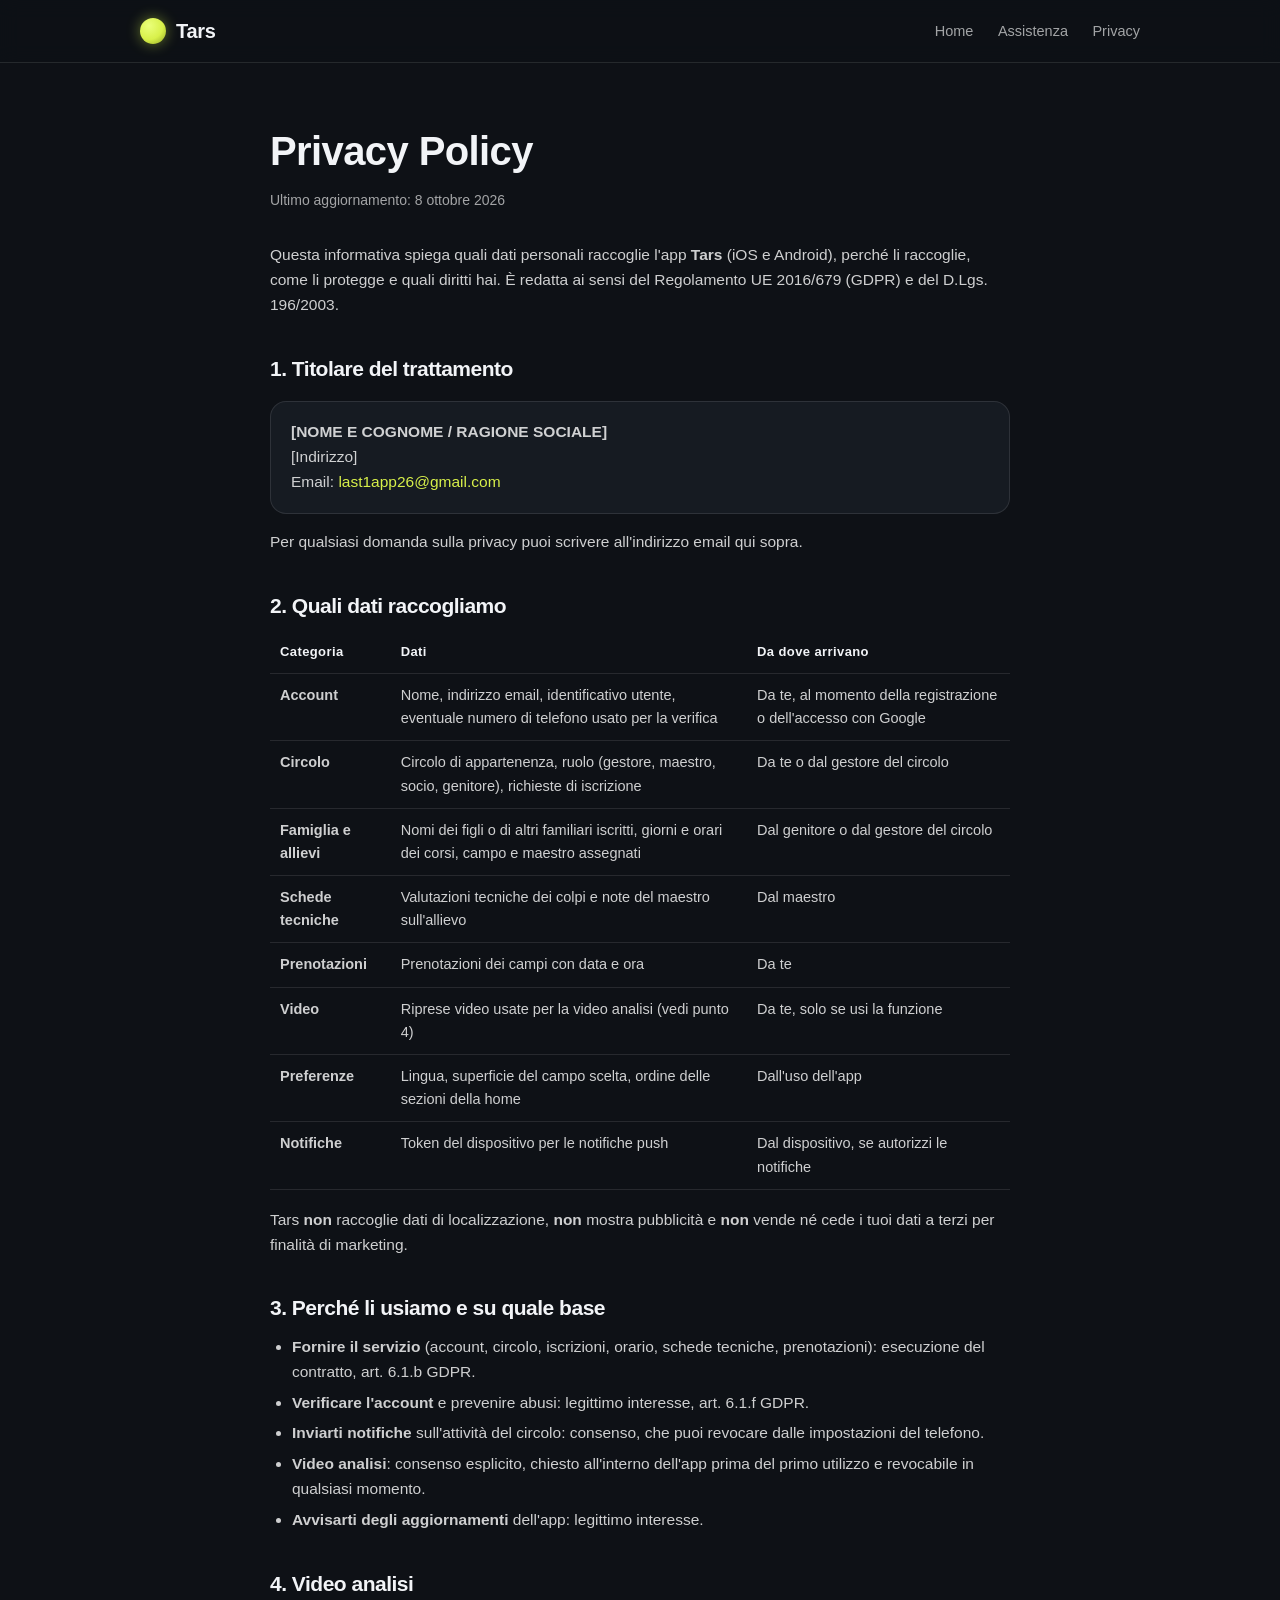
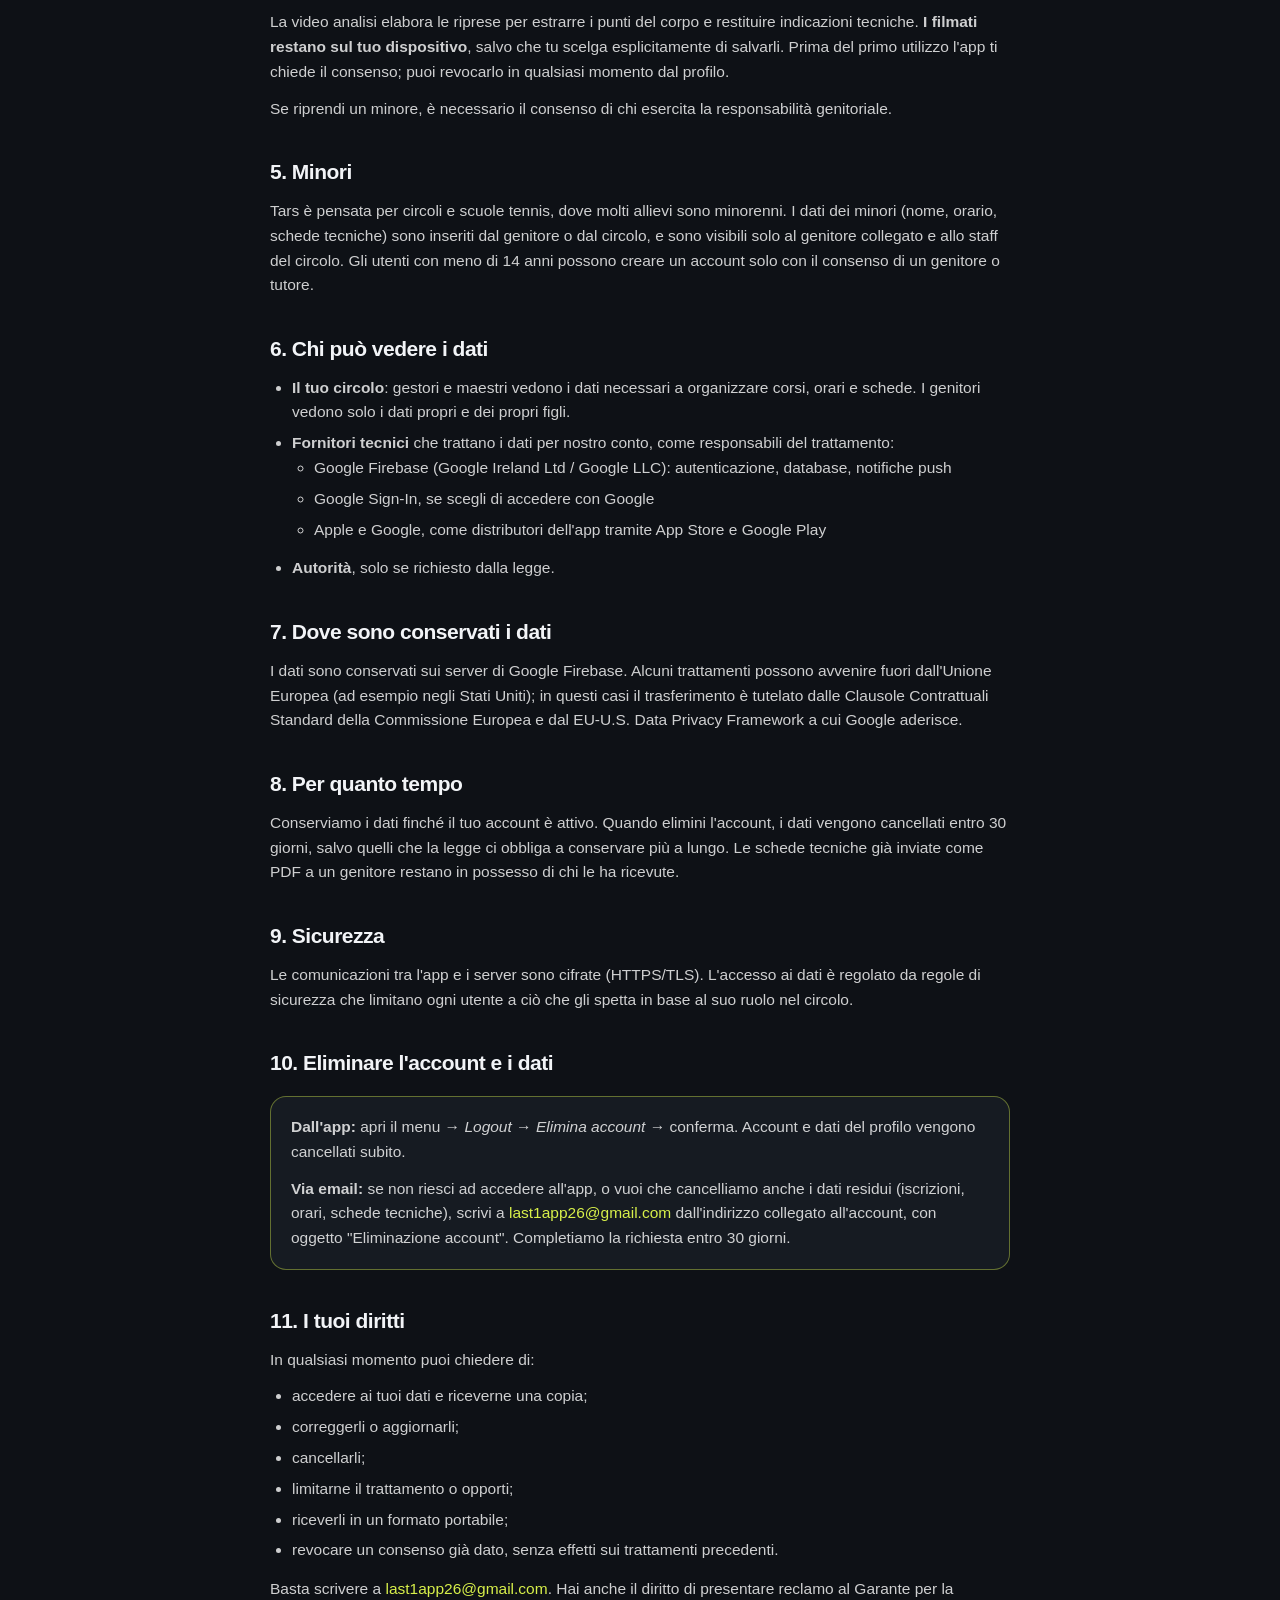
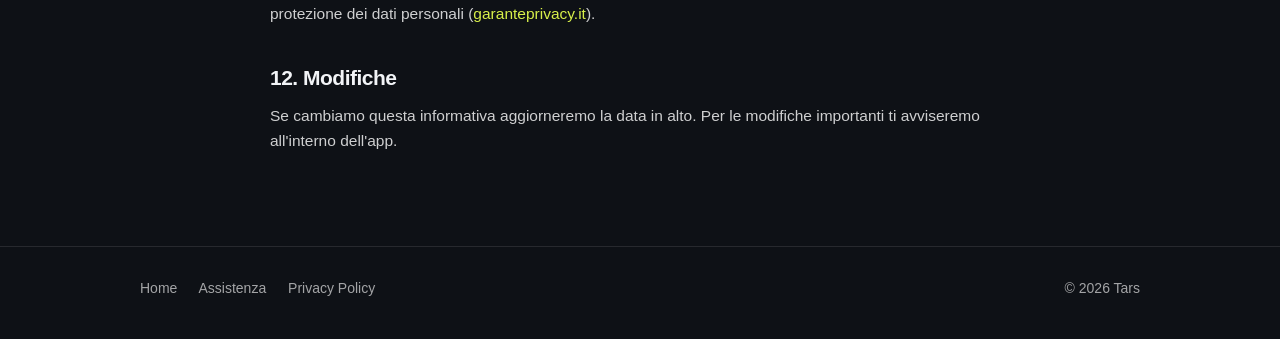
==== privacy.html @ 08410cd9 "Add files via upload" ====
<!doctype html>
<html lang="it">
<head>
  <meta charset="utf-8">
  <meta name="viewport" content="width=device-width, initial-scale=1">
  <title>Privacy Policy – Tars</title>
  <meta name="description" content="Informativa sulla privacy dell'app Tars.">
  <link rel="stylesheet" href="style.css">
  <link rel="icon" href="data:image/svg+xml,<svg xmlns='http://www.w3.org/2000/svg' viewBox='0 0 100 100'><text y='.9em' font-size='90'>🎾</text></svg>">
</head>
<body>

<header class="top">
  <div class="wrap">
    <a class="logo" href="index.html"><span class="ball"></span>Tars</a>
    <nav>
      <a href="index.html" class="hide-sm">Home</a>
      <a href="supporto.html">Assistenza</a>
      <a href="privacy.html">Privacy</a>
    </nav>
  </div>
</header>

<main class="doc">
  <div class="wrap">
    <h1>Privacy Policy</h1>
    <p class="date">Ultimo aggiornamento: 8 ottobre 2026</p>

    <p>Questa informativa spiega quali dati personali raccoglie l'app <strong>Tars</strong> (iOS e Android), perché li raccoglie, come li protegge e quali diritti hai. È redatta ai sensi del Regolamento UE 2016/679 (GDPR) e del D.Lgs. 196/2003.</p>

    <h2>1. Titolare del trattamento</h2>
    <div class="box">
      <p style="margin:0"><strong>[NOME E COGNOME / RAGIONE SOCIALE]</strong><br>
      [Indirizzo]<br>
      Email: <a href="mailto:last1app26@gmail.com">last1app26@gmail.com</a></p>
    </div>
    <p>Per qualsiasi domanda sulla privacy puoi scrivere all'indirizzo email qui sopra.</p>

    <h2>2. Quali dati raccogliamo</h2>
    <table>
      <thead><tr><th>Categoria</th><th>Dati</th><th>Da dove arrivano</th></tr></thead>
      <tbody>
        <tr><td><strong>Account</strong></td><td>Nome, indirizzo email, identificativo utente, eventuale numero di telefono usato per la verifica</td><td>Da te, al momento della registrazione o dell'accesso con Google</td></tr>
        <tr><td><strong>Circolo</strong></td><td>Circolo di appartenenza, ruolo (gestore, maestro, socio, genitore), richieste di iscrizione</td><td>Da te o dal gestore del circolo</td></tr>
        <tr><td><strong>Famiglia e allievi</strong></td><td>Nomi dei figli o di altri familiari iscritti, giorni e orari dei corsi, campo e maestro assegnati</td><td>Dal genitore o dal gestore del circolo</td></tr>
        <tr><td><strong>Schede tecniche</strong></td><td>Valutazioni tecniche dei colpi e note del maestro sull'allievo</td><td>Dal maestro</td></tr>
        <tr><td><strong>Prenotazioni</strong></td><td>Prenotazioni dei campi con data e ora</td><td>Da te</td></tr>
        <tr><td><strong>Video</strong></td><td>Riprese video usate per la video analisi (vedi punto 4)</td><td>Da te, solo se usi la funzione</td></tr>
        <tr><td><strong>Preferenze</strong></td><td>Lingua, superficie del campo scelta, ordine delle sezioni della home</td><td>Dall'uso dell'app</td></tr>
        <tr><td><strong>Notifiche</strong></td><td>Token del dispositivo per le notifiche push</td><td>Dal dispositivo, se autorizzi le notifiche</td></tr>
      </tbody>
    </table>
    <p>Tars <strong>non</strong> raccoglie dati di localizzazione, <strong>non</strong> mostra pubblicità e <strong>non</strong> vende né cede i tuoi dati a terzi per finalità di marketing.</p>

    <h2>3. Perché li usiamo e su quale base</h2>
    <ul>
      <li><strong>Fornire il servizio</strong> (account, circolo, iscrizioni, orario, schede tecniche, prenotazioni): esecuzione del contratto, art. 6.1.b GDPR.</li>
      <li><strong>Verificare l'account</strong> e prevenire abusi: legittimo interesse, art. 6.1.f GDPR.</li>
      <li><strong>Inviarti notifiche</strong> sull'attività del circolo: consenso, che puoi revocare dalle impostazioni del telefono.</li>
      <li><strong>Video analisi</strong>: consenso esplicito, chiesto all'interno dell'app prima del primo utilizzo e revocabile in qualsiasi momento.</li>
      <li><strong>Avvisarti degli aggiornamenti</strong> dell'app: legittimo interesse.</li>
    </ul>

    <h2>4. Video analisi</h2>
    <p>La video analisi elabora le riprese per estrarre i punti del corpo e restituire indicazioni tecniche. <strong>I filmati restano sul tuo dispositivo</strong>, salvo che tu scelga esplicitamente di salvarli. Prima del primo utilizzo l'app ti chiede il consenso; puoi revocarlo in qualsiasi momento dal profilo.</p>
    <p>Se riprendi un minore, è necessario il consenso di chi esercita la responsabilità genitoriale.</p>

    <h2>5. Minori</h2>
    <p>Tars è pensata per circoli e scuole tennis, dove molti allievi sono minorenni. I dati dei minori (nome, orario, schede tecniche) sono inseriti dal genitore o dal circolo, e sono visibili solo al genitore collegato e allo staff del circolo. Gli utenti con meno di 14 anni possono creare un account solo con il consenso di un genitore o tutore.</p>

    <h2>6. Chi può vedere i dati</h2>
    <ul>
      <li><strong>Il tuo circolo</strong>: gestori e maestri vedono i dati necessari a organizzare corsi, orari e schede. I genitori vedono solo i dati propri e dei propri figli.</li>
      <li><strong>Fornitori tecnici</strong> che trattano i dati per nostro conto, come responsabili del trattamento:
        <ul>
          <li>Google Firebase (Google Ireland Ltd / Google LLC): autenticazione, database, notifiche push</li>
          <li>Google Sign-In, se scegli di accedere con Google</li>
          <li>Apple e Google, come distributori dell'app tramite App Store e Google Play</li>
        </ul>
      </li>
      <li><strong>Autorità</strong>, solo se richiesto dalla legge.</li>
    </ul>

    <h2>7. Dove sono conservati i dati</h2>
    <p>I dati sono conservati sui server di Google Firebase. Alcuni trattamenti possono avvenire fuori dall'Unione Europea (ad esempio negli Stati Uniti); in questi casi il trasferimento è tutelato dalle Clausole Contrattuali Standard della Commissione Europea e dal EU-U.S. Data Privacy Framework a cui Google aderisce.</p>

    <h2>8. Per quanto tempo</h2>
    <p>Conserviamo i dati finché il tuo account è attivo. Quando elimini l'account, i dati vengono cancellati entro 30 giorni, salvo quelli che la legge ci obbliga a conservare più a lungo. Le schede tecniche già inviate come PDF a un genitore restano in possesso di chi le ha ricevute.</p>

    <h2>9. Sicurezza</h2>
    <p>Le comunicazioni tra l'app e i server sono cifrate (HTTPS/TLS). L'accesso ai dati è regolato da regole di sicurezza che limitano ogni utente a ciò che gli spetta in base al suo ruolo nel circolo.</p>

    <h2 id="eliminazione">10. Eliminare l'account e i dati</h2>
    <div class="box hl">
      <p><strong>Dall'app:</strong> apri il menu → <em>Logout</em> → <em>Elimina account</em> → conferma. Account e dati del profilo vengono cancellati subito.</p>
      <p style="margin:0"><strong>Via email:</strong> se non riesci ad accedere all'app, o vuoi che cancelliamo anche i dati residui (iscrizioni, orari, schede tecniche), scrivi a <a href="mailto:last1app26@gmail.com?subject=Richiesta%20eliminazione%20account%20Tars">last1app26@gmail.com</a> dall'indirizzo collegato all'account, con oggetto "Eliminazione account". Completiamo la richiesta entro 30 giorni.</p>
    </div>

    <h2>11. I tuoi diritti</h2>
    <p>In qualsiasi momento puoi chiedere di:</p>
    <ul>
      <li>accedere ai tuoi dati e riceverne una copia;</li>
      <li>correggerli o aggiornarli;</li>
      <li>cancellarli;</li>
      <li>limitarne il trattamento o opporti;</li>
      <li>riceverli in un formato portabile;</li>
      <li>revocare un consenso già dato, senza effetti sui trattamenti precedenti.</li>
    </ul>
    <p>Basta scrivere a <a href="mailto:last1app26@gmail.com">last1app26@gmail.com</a>. Hai anche il diritto di presentare reclamo al Garante per la protezione dei dati personali (<a href="https://www.garanteprivacy.it" target="_blank" rel="noopener">garanteprivacy.it</a>).</p>

    <h2>12. Modifiche</h2>
    <p>Se cambiamo questa informativa aggiorneremo la data in alto. Per le modifiche importanti ti avviseremo all'interno dell'app.</p>
  </div>
</main>

<footer>
  <div class="wrap">
    <div>
      <a href="index.html">Home</a>
      <a href="supporto.html">Assistenza</a>
      <a href="privacy.html">Privacy Policy</a>
    </div>
    <div>© 2026 Tars</div>
  </div>
</footer>

</body>
</html>
---- style.css ----
:root {
  --bg: #0e1116;
  --card: #161b22;
  --line: rgba(255, 255, 255, 0.10);
  --text: #f2f4f7;
  --muted: rgba(255, 255, 255, 0.62);
  --lime: #d8f04a;
  --clay: #e07b52;
  --blue: #2f6f9f;
  --violet: #6c5ce7;
  --green: #3e9c89;
  --gold: #d9a441;
}

* { box-sizing: border-box; margin: 0; padding: 0; }

html { scroll-behavior: smooth; }

body {
  background: var(--bg);
  color: var(--text);
  font-family: -apple-system, BlinkMacSystemFont, "Segoe UI", Roboto, Helvetica, Arial, sans-serif;
  line-height: 1.6;
  -webkit-font-smoothing: antialiased;
}

a { color: var(--lime); text-decoration: none; }
a:hover { text-decoration: underline; }

.wrap { max-width: 1040px; margin: 0 auto; padding: 0 20px; }

/* ── Header ── */
header.top {
  position: sticky; top: 0; z-index: 10;
  background: rgba(14, 17, 22, 0.85);
  backdrop-filter: blur(10px);
  border-bottom: 1px solid var(--line);
}
header.top .wrap {
  display: flex; align-items: center; justify-content: space-between;
  height: 62px;
}
.logo {
  display: flex; align-items: center; gap: 10px;
  font-weight: 800; font-size: 20px; color: var(--text); letter-spacing: -0.3px;
}
.logo:hover { text-decoration: none; }
.ball {
  width: 26px; height: 26px; border-radius: 50%;
  background: radial-gradient(circle at 35% 30%, #eaff7a, #d8f04a 55%, #8fa522);
  box-shadow: 0 0 14px rgba(216, 240, 74, 0.45);
}
nav a { color: var(--muted); margin-left: 20px; font-size: 14.5px; }
nav a:hover { color: var(--text); text-decoration: none; }

/* ── Hero ── */
.hero {
  position: relative; overflow: hidden;
  padding: 90px 0 80px;
  background:
    linear-gradient(rgba(14,17,22,0.55), rgba(14,17,22,0.95)),
    var(--blue);
}
.hero::before {
  /* linee del campo */
  content: ""; position: absolute; inset: 40px 6%;
  border: 2px solid rgba(255,255,255,0.18);
  background:
    linear-gradient(to right, transparent calc(50% - 1px), rgba(255,255,255,0.22) calc(50% - 1px), rgba(255,255,255,0.22) calc(50% + 1px), transparent calc(50% + 1px)),
    linear-gradient(to bottom, transparent 12%, rgba(255,255,255,0.12) 12%, rgba(255,255,255,0.12) calc(12% + 2px), transparent calc(12% + 2px), transparent 88%, rgba(255,255,255,0.12) 88%, rgba(255,255,255,0.12) calc(88% + 2px), transparent calc(88% + 2px));
  pointer-events: none;
}
.hero .wrap { position: relative; text-align: center; }
.tag {
  display: inline-block; padding: 5px 12px; border-radius: 20px;
  font-size: 11px; font-weight: 700; letter-spacing: 1.4px;
  color: var(--lime); border: 1px solid rgba(216,240,74,0.45);
  background: rgba(216,240,74,0.08);
}
.hero h1 {
  font-size: clamp(34px, 6vw, 56px); line-height: 1.1;
  letter-spacing: -1px; margin: 18px 0 16px;
}
.hero p.lead { font-size: 18px; color: var(--muted); max-width: 620px; margin: 0 auto; }

.stores { display: flex; gap: 12px; justify-content: center; flex-wrap: wrap; margin-top: 32px; }
.btn {
  display: inline-flex; align-items: center; gap: 10px;
  padding: 13px 22px; border-radius: 14px; font-weight: 700; font-size: 15px;
  border: 1px solid var(--line); color: var(--text); background: rgba(255,255,255,0.06);
}
.btn:hover { text-decoration: none; background: rgba(255,255,255,0.12); }
.btn.primary { background: var(--lime); color: #1a1f05; border-color: var(--lime); }
.btn.primary:hover { background: #e4f76b; }
.btn small { display: block; font-size: 10.5px; font-weight: 500; opacity: 0.75; line-height: 1; }
.btn span { line-height: 1.15; text-align: left; }

/* ── Sezioni ── */
section { padding: 70px 0; }
h2 { font-size: clamp(26px, 4vw, 34px); letter-spacing: -0.5px; margin-bottom: 10px; }
.sub { color: var(--muted); max-width: 640px; margin-bottom: 36px; }

.grid { display: grid; gap: 16px; grid-template-columns: repeat(auto-fit, minmax(230px, 1fr)); }
.card {
  background: var(--card); border: 1px solid var(--line);
  border-radius: 20px; padding: 24px;
  border-top: 3px solid var(--accent, var(--lime));
}
.card .ic { font-size: 26px; margin-bottom: 12px; }
.card h3 { font-size: 18px; margin-bottom: 6px; }
.card p { color: var(--muted); font-size: 14.5px; }
.badge {
  display: inline-block; margin-left: 6px; padding: 1px 8px; border-radius: 10px;
  font-size: 10px; font-weight: 700; letter-spacing: 1px; vertical-align: middle;
  color: var(--text); border: 1px solid rgba(255,255,255,0.35);
}

.steps { display: grid; gap: 16px; grid-template-columns: repeat(auto-fit, minmax(220px, 1fr)); counter-reset: s; }
.step { padding: 22px; border-radius: 20px; background: rgba(255,255,255,0.03); border: 1px solid var(--line); }
.step::before {
  counter-increment: s; content: counter(s);
  display: grid; place-items: center; width: 34px; height: 34px; border-radius: 50%;
  background: var(--clay); color: #fff; font-weight: 800; margin-bottom: 12px;
}
.step h3 { font-size: 17px; margin-bottom: 4px; }
.step p { color: var(--muted); font-size: 14.5px; }

.who { display: grid; gap: 16px; grid-template-columns: repeat(auto-fit, minmax(260px, 1fr)); }
.who .card ul { list-style: none; margin-top: 8px; }
.who .card li { color: var(--muted); font-size: 14.5px; padding: 4px 0 4px 22px; position: relative; }
.who .card li::before { content: "●"; position: absolute; left: 2px; color: var(--accent, var(--lime)); font-size: 10px; top: 8px; }

.cta {
  text-align: center; border-radius: 26px; padding: 48px 24px;
  background: linear-gradient(135deg, rgba(224,123,82,0.22), rgba(216,240,74,0.10));
  border: 1px solid var(--line);
}

/* ── Pagine di testo (privacy, assistenza) ── */
.doc { padding: 56px 0 80px; }
.doc .wrap { max-width: 780px; }
.doc h1 { font-size: clamp(30px, 5vw, 40px); letter-spacing: -0.6px; margin-bottom: 6px; }
.doc .date { color: var(--muted); font-size: 14px; margin-bottom: 32px; }
.doc h2 { font-size: 21px; margin: 34px 0 10px; }
.doc h3 { font-size: 16.5px; margin: 20px 0 6px; }
.doc p, .doc li { color: rgba(255,255,255,0.80); font-size: 15.5px; }
.doc p { margin-bottom: 12px; }
.doc ul, .doc ol { margin: 0 0 14px 22px; }
.doc li { margin-bottom: 6px; }
.doc table { width: 100%; border-collapse: collapse; margin: 10px 0 18px; font-size: 14.5px; }
.doc th, .doc td { text-align: left; padding: 10px; border-bottom: 1px solid var(--line); vertical-align: top; color: rgba(255,255,255,0.8); }
.doc th { color: var(--text); font-size: 13px; letter-spacing: 0.4px; }
.box {
  background: var(--card); border: 1px solid var(--line); border-radius: 16px;
  padding: 18px 20px; margin: 16px 0;
}
.box.hl { border-color: rgba(216,240,74,0.4); }

details {
  background: var(--card); border: 1px solid var(--line); border-radius: 14px;
  padding: 16px 18px; margin-bottom: 10px;
}
details summary { cursor: pointer; font-weight: 700; color: var(--text); }
details[open] summary { margin-bottom: 8px; }
details p { margin-bottom: 0; }

/* ── Footer ── */
footer {
  border-top: 1px solid var(--line); padding: 30px 0 40px;
  color: var(--muted); font-size: 14px;
}
footer .wrap { display: flex; justify-content: space-between; gap: 14px; flex-wrap: wrap; }
footer a { color: var(--muted); margin-right: 18px; }
footer a:hover { color: var(--text); }

@media (max-width: 600px) {
  nav a { margin-left: 14px; font-size: 13.5px; }
  nav a.hide-sm { display: none; }
  .hero { padding: 64px 0 56px; }
  section { padding: 54px 0; }
  .doc table, .doc thead, .doc tbody, .doc tr, .doc th, .doc td { display: block; }
  .doc thead { display: none; }
  .doc td { border: none; padding: 4px 0; }
  .doc tr { border-bottom: 1px solid var(--line); padding: 10px 0; }
}
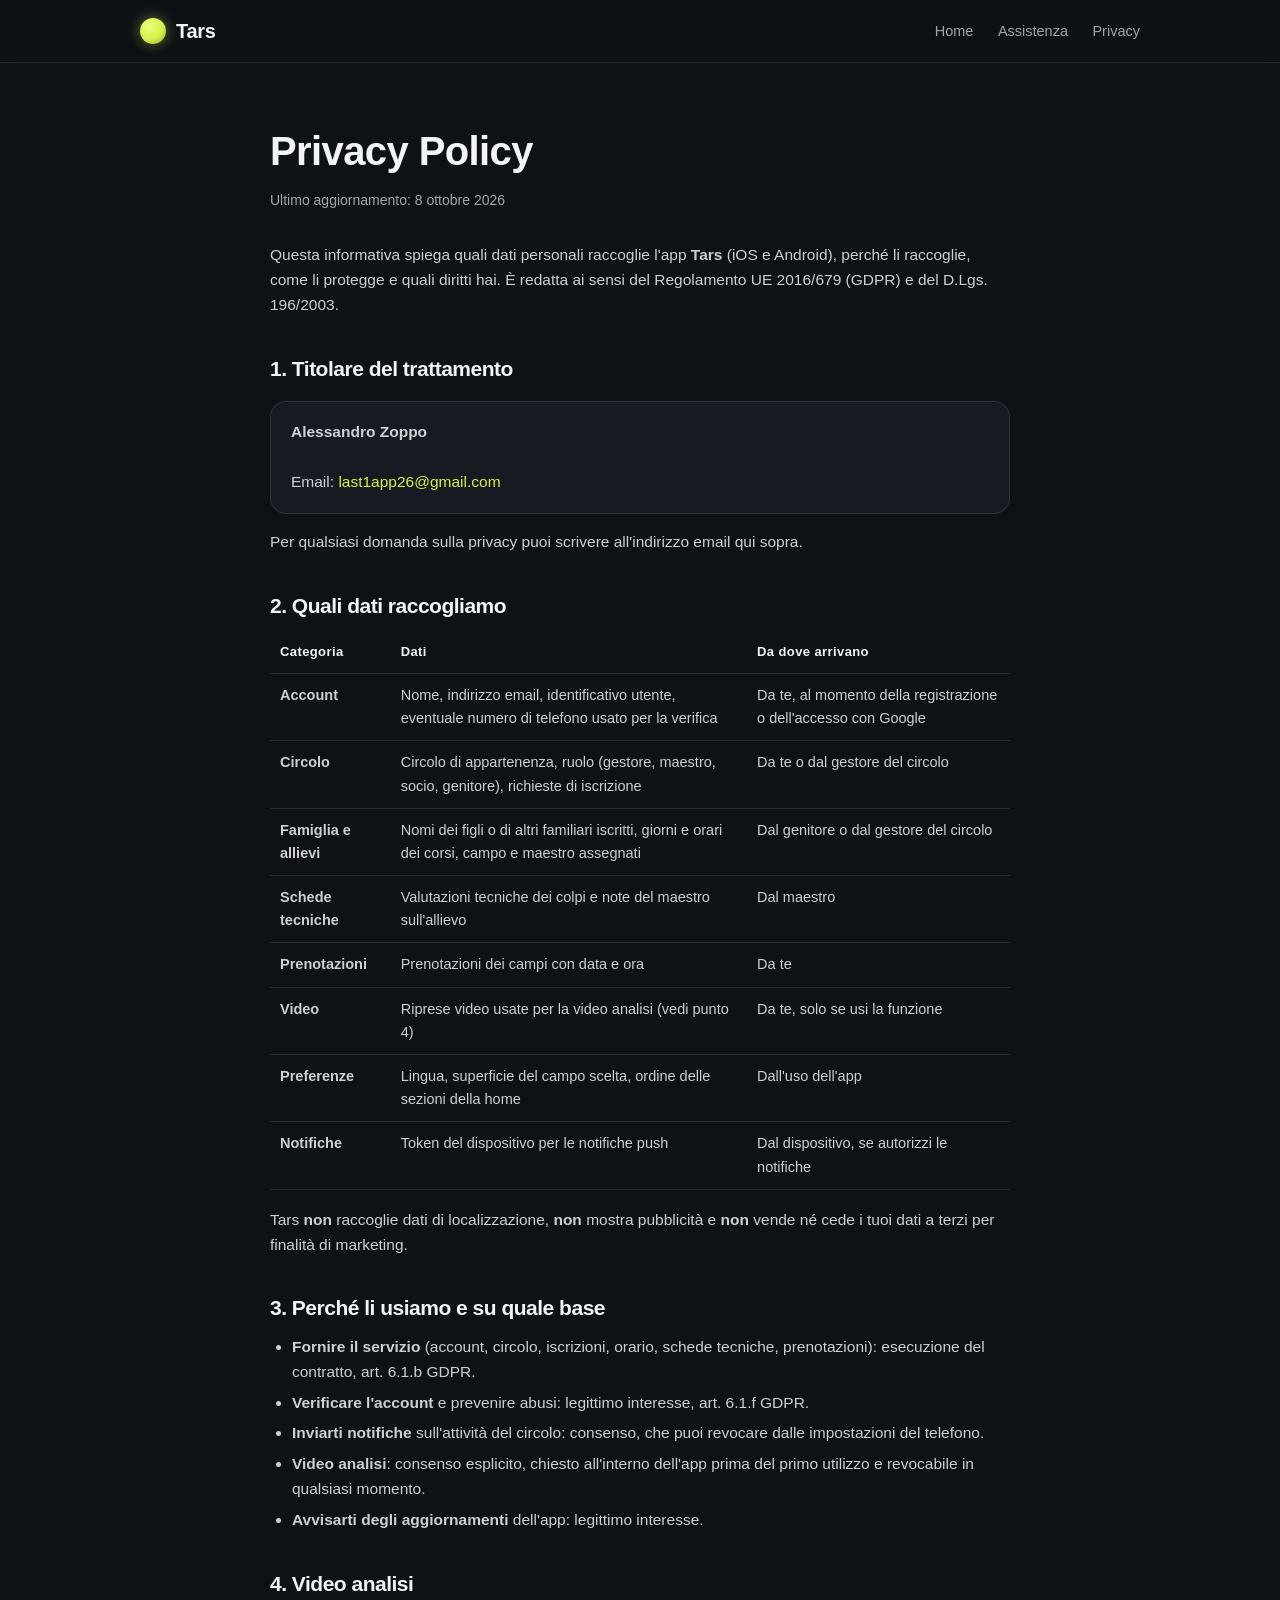
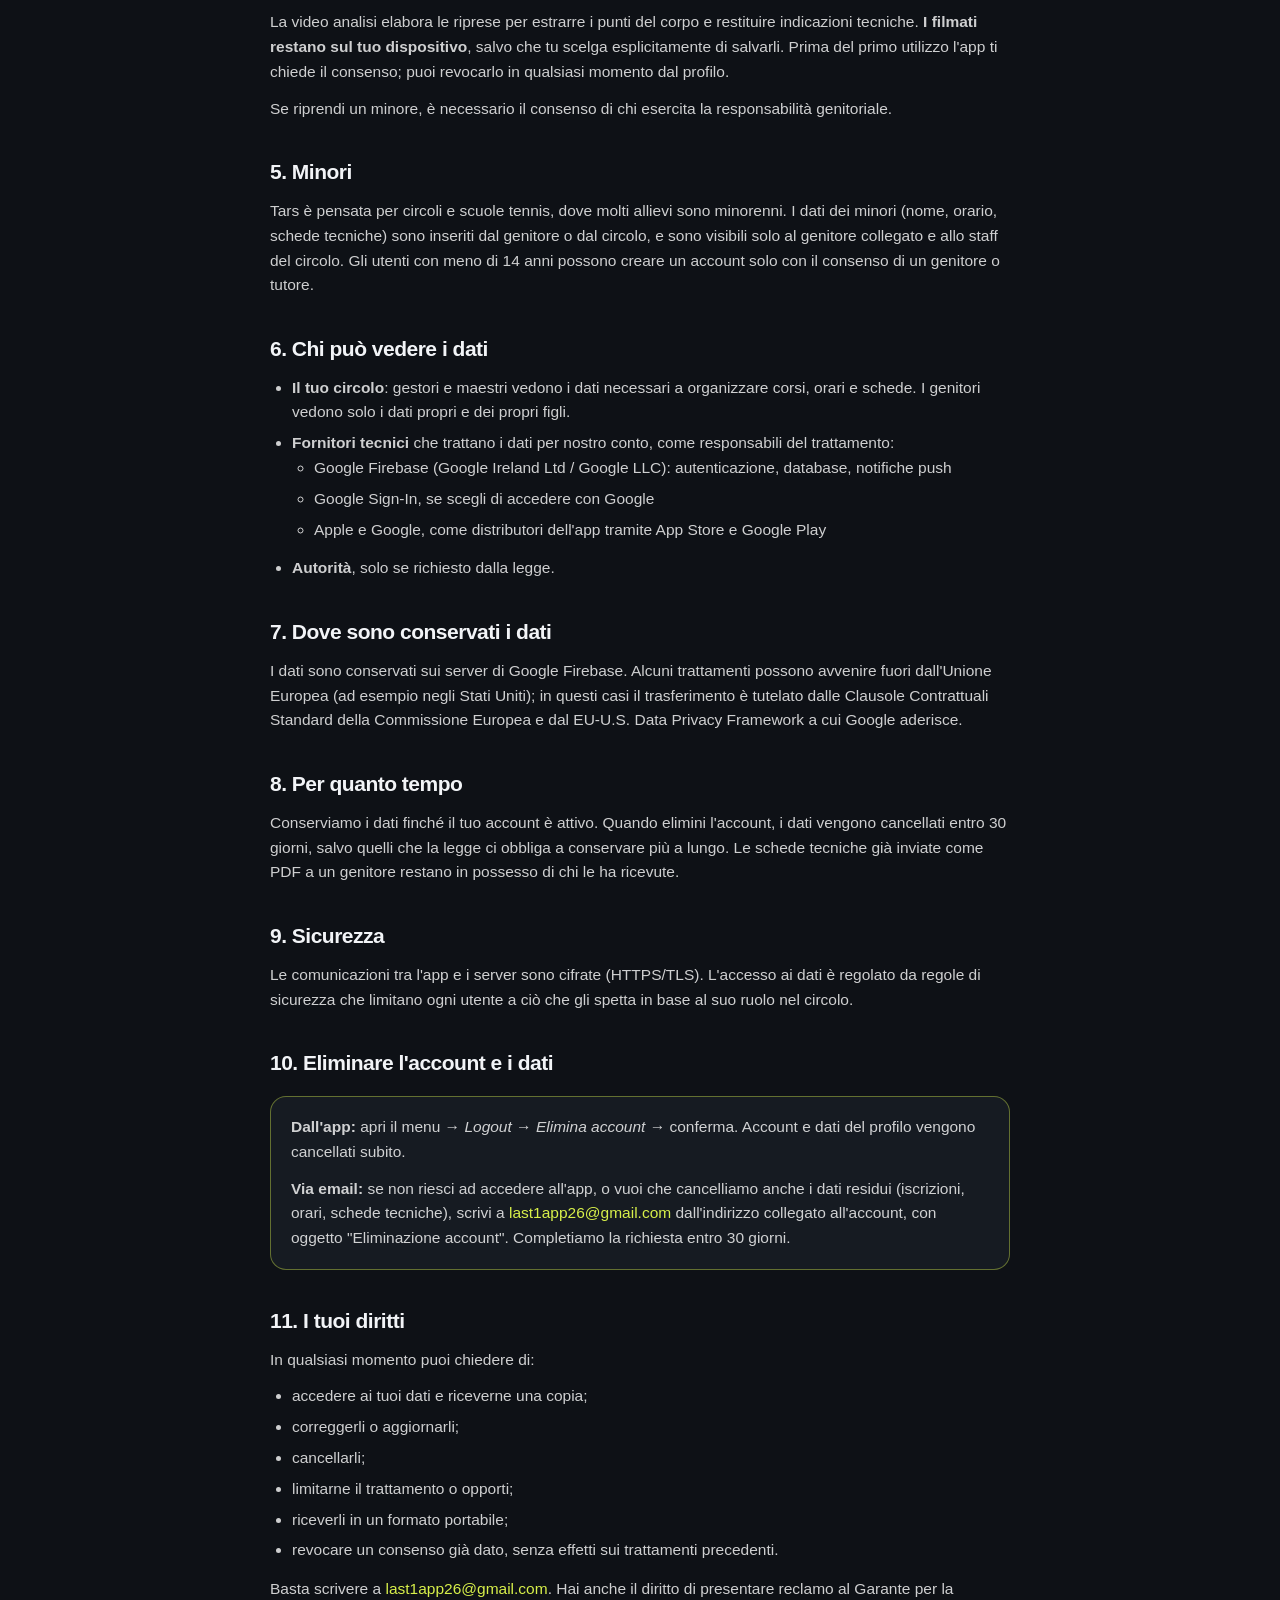
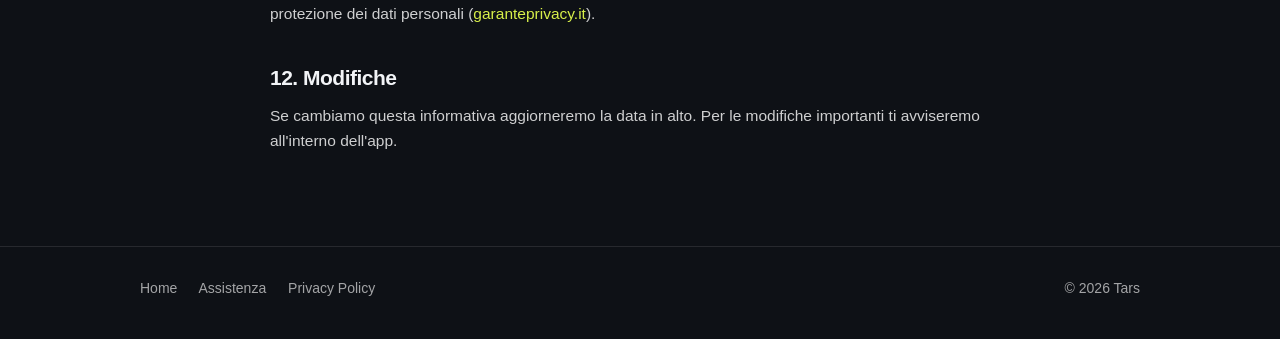
==== commit 1e50624f: "Update privacy.html" ====
--- a/privacy.html
+++ b/privacy.html
@@ -30,8 +30,8 @@
 
     <h2>1. Titolare del trattamento</h2>
     <div class="box">
-      <p style="margin:0"><strong>[NOME E COGNOME / RAGIONE SOCIALE]</strong><br>
-      [Indirizzo]<br>
+      <p style="margin:0"><strong>Alessandro Zoppo</strong><br>
+      <br>
       Email: <a href="mailto:last1app26@gmail.com">last1app26@gmail.com</a></p>
     </div>
     <p>Per qualsiasi domanda sulla privacy puoi scrivere all'indirizzo email qui sopra.</p>
